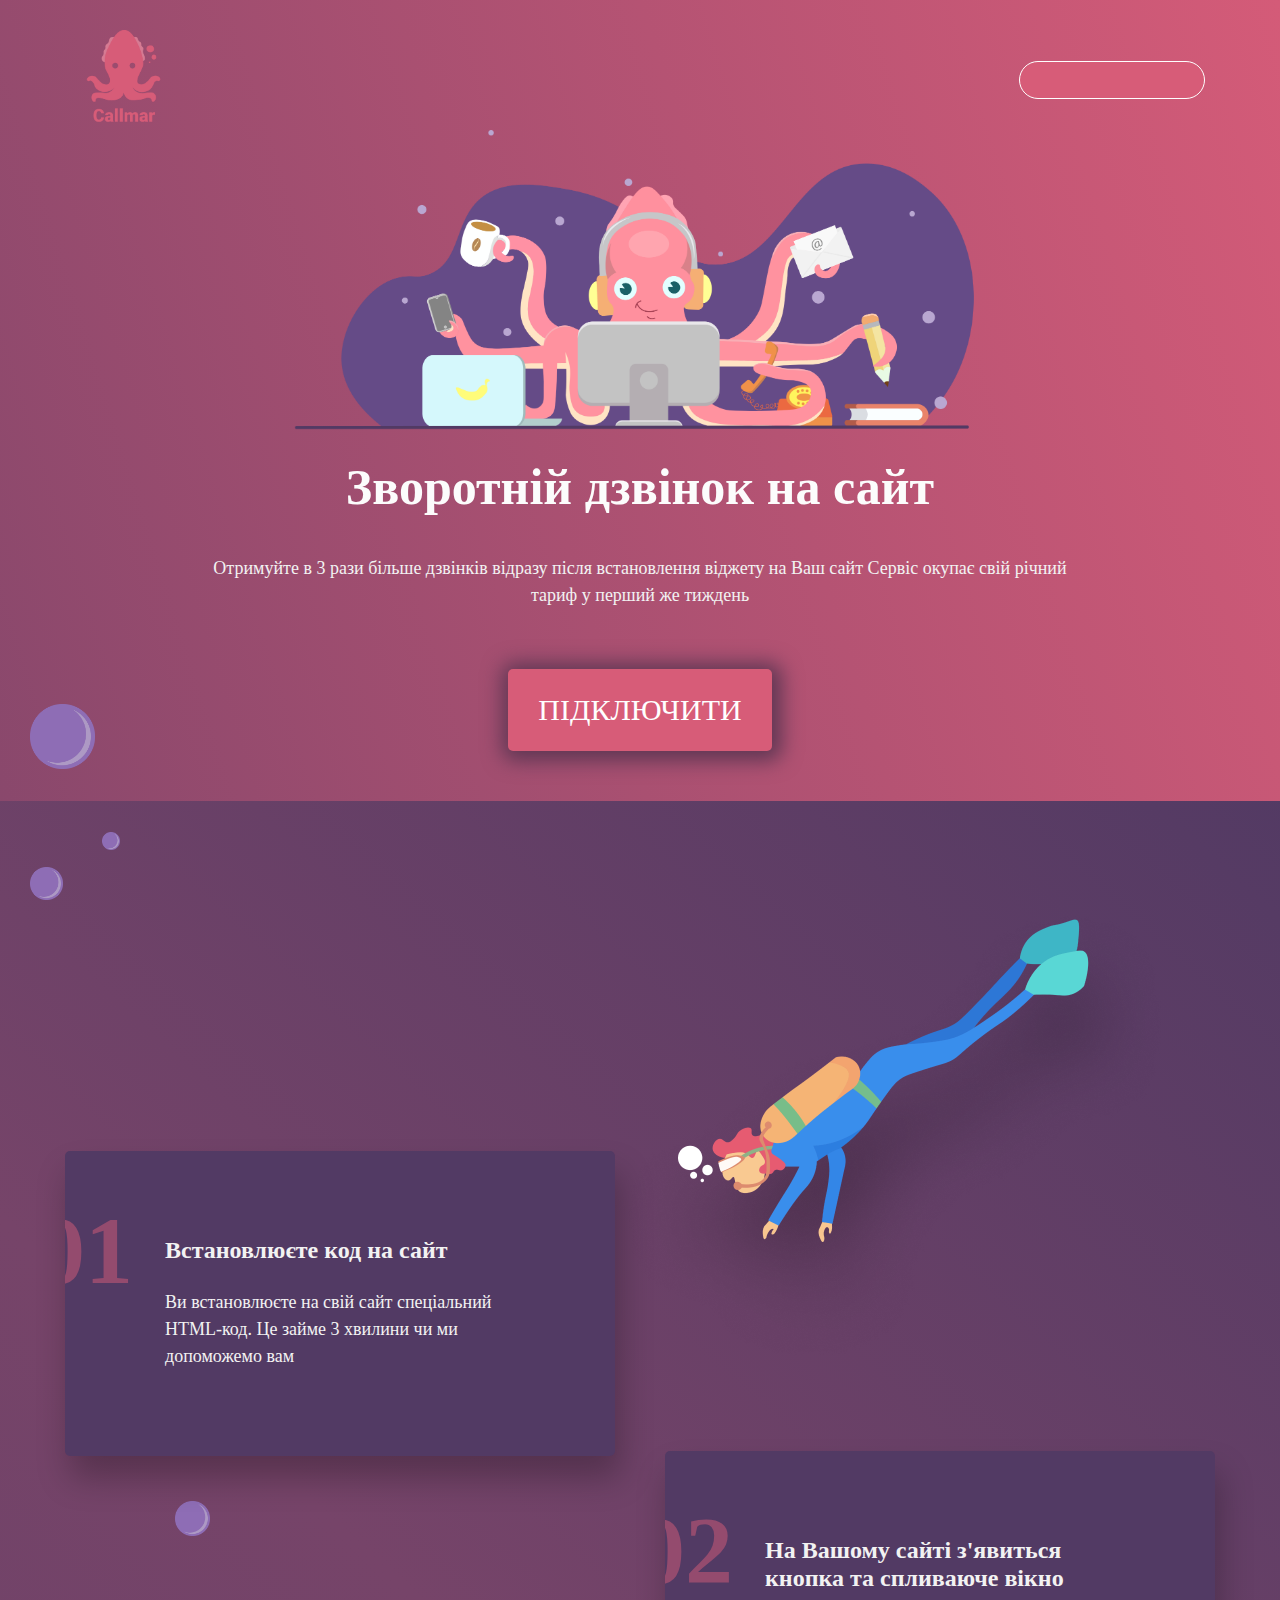
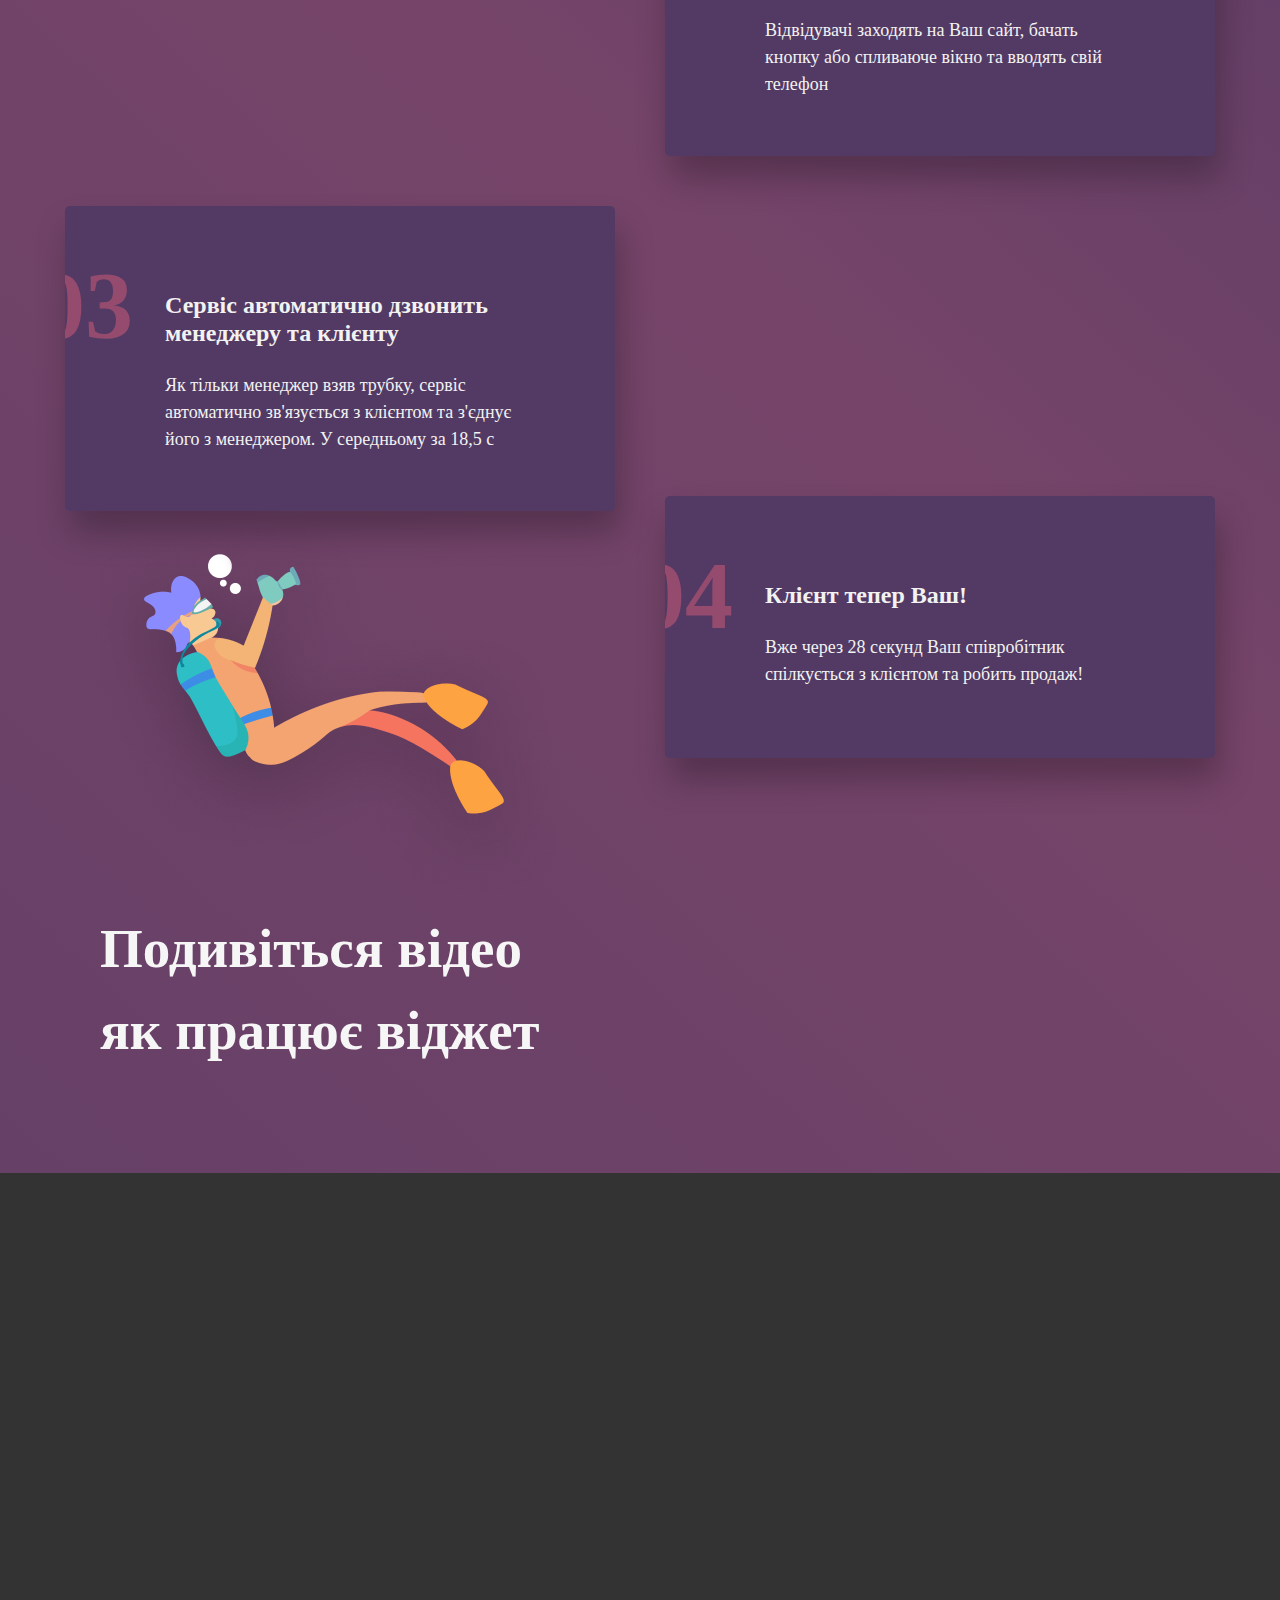
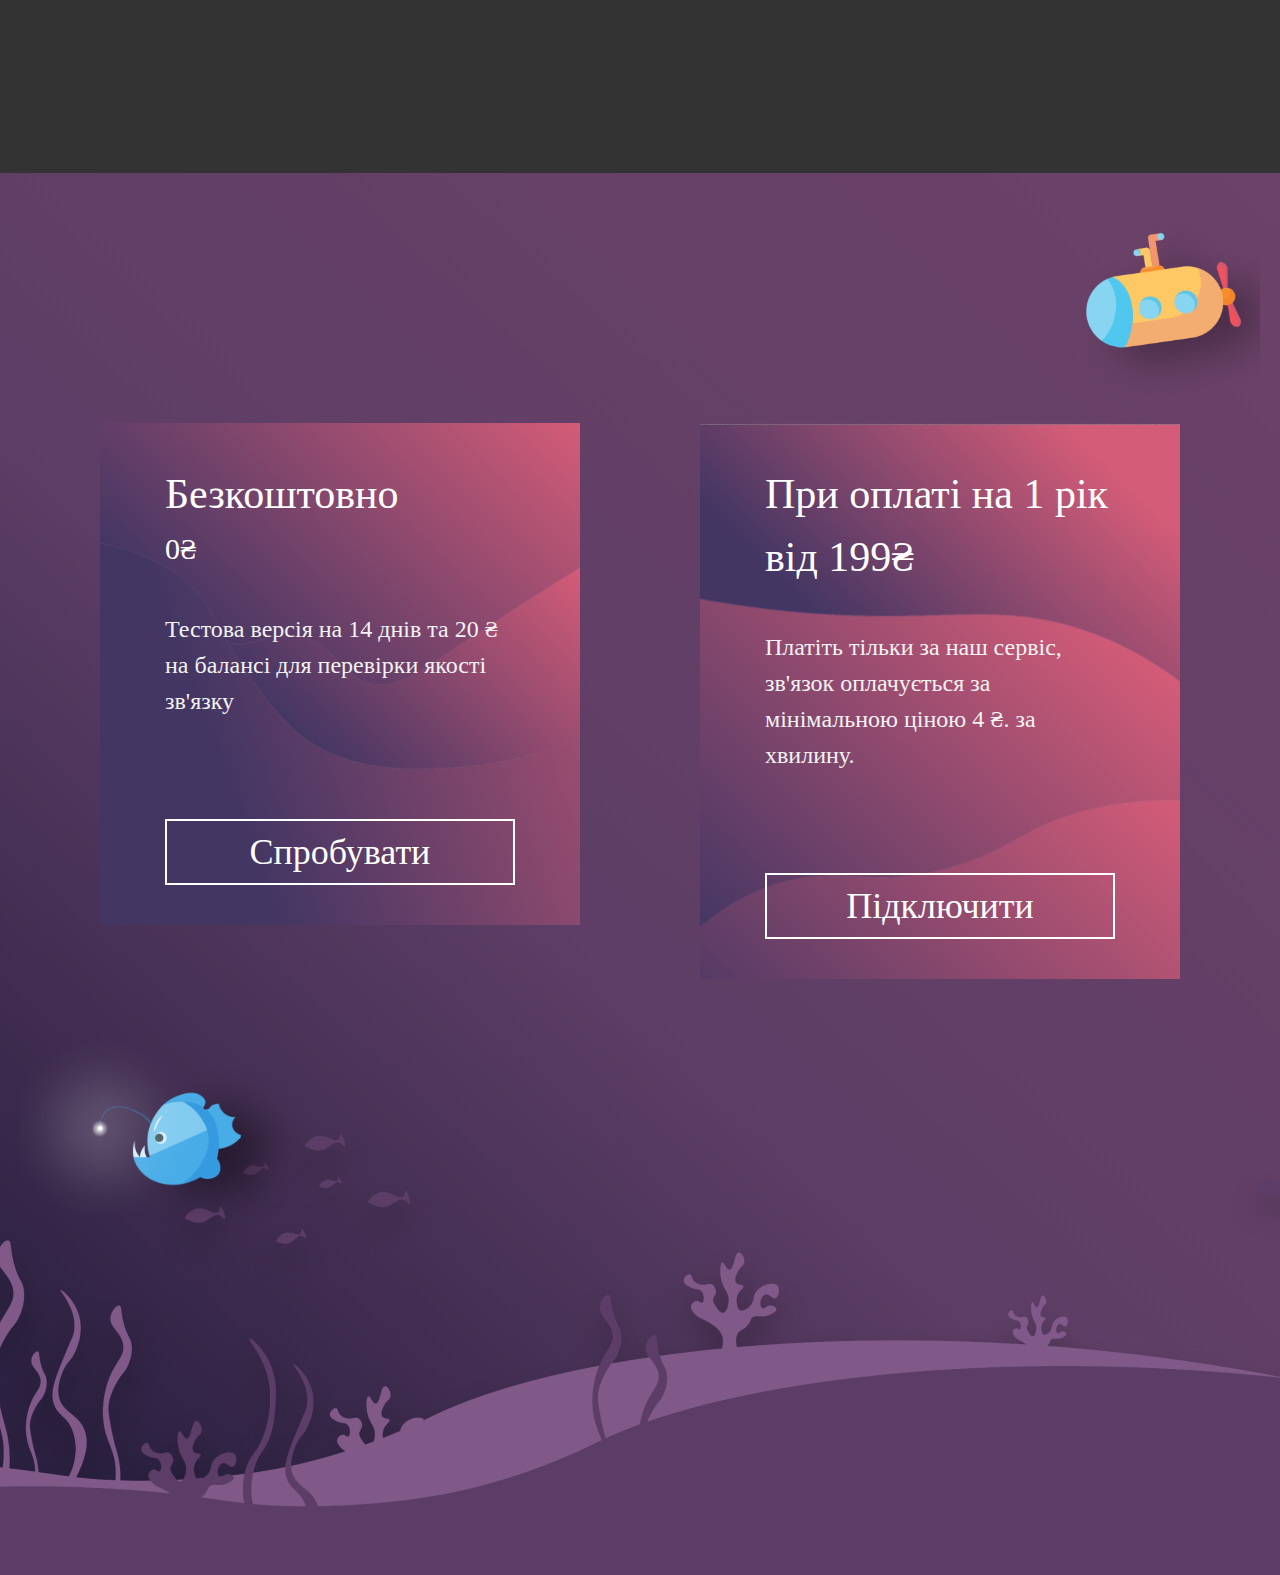
==== index.html @ 386ccbba "v1" ====
<!DOCTYPE html>
<html lang="en">
<head>
    <meta charset="UTF-8">
    <meta name="viewport" content="width=device-width, initial-scale=1.0">
    <title>Callmar</title>
    <link rel="stylesheet" href="./styles/style.css">
    <link rel="stylesheet" href="./styles/normalize.css">
    <link rel="shortcut icon" href="./images/logo.png" type="image/x-icon">
</head>
<body>
    <header class="header">
        <img src="./images/logo.png" alt="" class="header__logo" width="100px">
        <input type="text" class="search">
    </header>
    <section class="main__section">
        <div class="main__box">
            <img src="./images/callmarBig.png" alt="" class="main__box-img" >
            <h1 class="main__box-title">Зворотній дзвінок на сайт</h1>
            <p class="main__box-subtitle">Отримуйте в 3 рази більше дзвінків відразу після встановлення віджету на Ваш сайт
                Сервіс окупає свій річний тариф у перший же тиждень</p>
            <button class="main__box-btn">ПІДКЛЮЧИТИ</button>
        </div>
        <div class="main__decoration__box">
            <img src="./images/buble.png" alt="" class="main__decoration" >
            <img src="./images/buble.png" alt="" class="main__decoration" >
            <img src="./images/buble.png" alt="" class="main__decoration" >
        </div>
    </section>
    <main class="main">
        <section class="instruction__section">
            <img src="./images/buble.png" alt="" class="instruction__decoration" >
            <img src="./images/buble.png" alt="" class="instruction__decoration" >
            <img src="./images/buble.png" alt="" class="instruction__decoration" >
            <img src="./images/buble.png" alt="" class="instruction__decoration" >
            <img src="./images/diver_top.png" alt="" class="diver">
            <div class="instruction__block">
                <div class="instruction__box">
                    <p class="instruction__box-number">01</p>
                    <h2 class="instruction__box-title">Встановлюєте код на сайт</h2>
                    <h2 class="instruction__box-info">Ви встановлюєте на свій сайт спеціальний HTML-код. Це займе 3 хвилини чи ми допоможемо вам</h2>
                </div>
                <div class="instruction__box">
                    <p class="instruction__box-number">02</p>
                    <h2 class="instruction__box-title">На Вашому сайті з'явиться кнопка та спливаюче вікно</h2>
                    <h2 class="instruction__box-info">Відвідувачі заходять на Ваш сайт, бачать кнопку або спливаюче вікно та вводять свій телефон</h2>
                </div>
                <div class="instruction__box">
                    <p class="instruction__box-number">03</p>
                    <h2 class="instruction__box-title">Сервіс автоматично дзвонить менеджеру та клієнту</h2>
                    <h2 class="instruction__box-info">Як тільки менеджер взяв трубку, сервіс автоматично зв'язується з клієнтом та з'єднує його з менеджером. У середньому за 18,5 с</h2>
                </div>
                <div class="instruction__box">
                    <p class="instruction__box-number">04</p>
                    <h2 class="instruction__box-title">Клієнт тепер Ваш!</h2>
                    <h2 class="instruction__box-info">Вже через 28 секунд Ваш співробітник спілкується з клієнтом та робить продаж!</h2>
                </div>
            </div>
            <img src="./images/diver.png" alt="" class="diver_btm">
        </section>
        <section class="video__section">
            <h2 class="video__title">Подивіться відео <br>як працює віджет</h2>
            <div class="video"></div>
        </section>
        <section class="price__section">
            <img src="./images/submarine.png" alt="" class="submarine">
            <div class="price__block">

                <div class="price__box-free">
                    <p class="box-free-title">Безкоштовно</p>
                    <p class="box-free-price">0₴</p>
                    <p class="box-free-info">Тестова версія на 14 днів та 20 ₴ на балансі для перевірки якості зв'язку</p>
                    <button class="box-free-btn">Спробувати</button>
                </div>
                <div class="price__box-paid">
                    <p class="box-paid-title">При оплаті на
                        1 рік від 199₴</p>
                    <p class="box-paid-info">Платіть тільки за наш сервіс, зв'язок оплачується за мінімальною ціною 4 ₴. за хвилину.</p>
                    <button class="box-paid-btn">Підключити</button>
                </div>
            </div>
        </section>
        <div class="footer">
            <img src="./images/fish.png" alt="" class="fish">
        </div>
    </main>
</body>
</html>
---- styles/style.css ----
body{
    background: linear-gradient(252.43deg, #D45B78 0.01%, #4B3862 101.01%);

}

/* *{
    outline:  2px solid #000;
} */


main{
    background: linear-gradient(222.36deg, rgb(79, 57, 99) -3.911%,rgb(118, 68, 105) 30.805%,rgb(94, 62, 102) 77.266%,rgb(44, 33, 66) 95.745%);
}


.main__section {
}
.header {
    padding: 0px 75px;
    padding-top: 30px;
    display: flex;
    justify-content: space-between;
    align-items: center;
}
.header__logo {
}
.search {
    box-sizing: border-box;
    border: 1px solid rgb(255, 255, 255);
    border-radius: 30px;
    
    background: rgb(215, 92, 120);
    padding: 10px;

}
.main__box {
    display: flex;
    flex-direction: column;
    justify-content: center;
    align-items: center


}
.main__box-img {
    display: block;
    margin: 0px auto;
    height: 300px;
}
.main__box-title {
    margin-top: 20px;
    color: rgb(252, 252, 252);
    font-family: Roboto;
    font-size: 50px;
    font-weight: 700;
    line-height: 75px;
    letter-spacing: 0%;
    text-align: center;
}
.main__box-subtitle {
    padding: 0px 20px;
    margin-top: 30px;
    color: rgb(242, 242, 242);
    font-family: Roboto;
font-size: 18px;
font-weight: 400;
line-height: 150%;
letter-spacing: 0%;
text-align: center;
max-width: 900px;
}
.main__box-btn {
    margin-top: 60px;
    border-radius: 5px;
background: rgb(215, 92, 120);
border-radius: 5px;
padding: 20px  30px;
color: rgb(255, 255, 255);
font-family: Roboto;
font-size: 30px;
font-weight: 400;
line-height: 42px;
letter-spacing: 0%;
text-align: left;
box-shadow: 2px 2px 20px 8px #603754;
margin-bottom: 50px;

}

.main__decoration__box{
    display: flex;
    flex-direction: column;
    width: 90px;
    height: 196px;
    position: absolute;
    bottom: 0px;
    left: 30px;
}

.main__decoration {
    position: absolute;
}
.main__decoration:nth-child(1){
    width: 65px;
    height: 65px;
    top: 0;
    left: 0;
}

.main__decoration:nth-child(2){
   height: 18px;
   width: 18px;
   bottom: 50px;
   right: 0;
}
.main__decoration:nth-child(3){
   width: 33px;
   height: 33px;
   bottom: 0px;
}


.instruction__block{
    display: flex;
    flex-direction: row;
    flex-wrap: wrap;
    margin: 0px auto;
    padding: 0px 20px;
    justify-content: center;
    gap: 50px;
    
}


.instruction__decoration{
    position: absolute;
}
.instruction__decoration:nth-child(1){
    left: 100px;
    width: 65px;
    height: 65px;
}
.instruction__decoration:nth-child(2){
    width: 26px;
    height: 26px;
    left: 150px;
    top: 620px;
}
.instruction__decoration:nth-child(3){
    width: 35px;
    height: 35px;
    left: 175px;
    top: 700px;
}
.instruction__decoration:nth-child(4){
    width: 45px;
    height: 45px;
    bottom: 320px;
    right: 120px;
}

.instruction__box {
    max-height: 150px;
    position: relative;
    padding: 85px 100px 70px 100px;
    border-radius: 5px;
width: 350px;
box-shadow: 5px 22px 33px 0px rgba(0, 0, 0, 0.25);
background: rgb(82, 58, 100);
overflow: hidden ;
}
.instruction__box:nth-child(2){
    margin-top: 300px;
}
.instruction__box:nth-child(4){
    margin-top: 290px;
}
.instruction__box-number {
    position: absolute;
    left: -28px;
    top: 43px;
    color: rgb(148, 75, 110);
    font-family: Roboto;
    font-size: 96px;
    font-weight: 900;
    line-height: 113px;
    letter-spacing: 0%;
    text-align: left;
}
.instruction__box-title {
    color: rgb(242, 242, 242);
font-family: Roboto;
font-size: 24px;
font-weight: 700;
line-height: 28px;
letter-spacing: 0%;
text-align: left;
}
.instruction__box-info {
    margin-top: 25px;
    color: rgb(242, 242, 242);
font-family: Roboto;
font-size: 18px;
font-weight: 400;
line-height: 150%;
letter-spacing: 0%;
text-align: left;
}

.instruction__section{
    position: relative;
    padding: 350px 0px 150px 0px ;
}


.diver{
    position: absolute;
}

.diver{
    top: 100px;
    right: 100px;

}

.diver_btm{
    position: absolute;
    bottom: 0px;
    left: 100px;
}


.instruction__title{
}


.video__section {
}
.video__title {
    color: rgb(246, 246, 246);
    font-family: Roboto;
    font-size: 55px;
    font-weight: 700;
    line-height: 150%;
    letter-spacing: 0%;
    text-align: left;
    margin-left: 100px;
}
.video {
    width: 100%;
    height: 600px;
    background-color: rgb(51, 51, 51);
    margin-top: 100px;
}

.submarine{
    width: 200px;
    position: absolute;
    right: 20px;
    top: 20px;   
}
.price__section {
    padding-top: 250px;
    position: relative;

}

.price__block{
    padding: 0px 20px;
    flex-wrap: wrap;
    display: flex;
    flex-direction: row;
    justify-content: space-evenly;
    gap: 40px;
    align-items: baseline;
}

.price__box-free, .price__box-paid {
    padding: 50px 65px;
    width: 350px;
    background-image: url(../images/price__background.png);
    background-size: cover;
}
.price__box-free{
    padding: 40px 65px;
}
.price__box-paid{
    background-image: url(../images/price__background_2.png);
    padding: 40px 65px;
}
.box-free-title, .box-paid-title {
    color: rgb(255, 255, 255);
font-family: Roboto;
font-size: 42px;
font-weight: 500;
line-height: 150%;
letter-spacing: 0%;
text-align: left;
}
.box-free-price, .box-paid-price  {
    color: rgb(255, 255, 255);
font-family: Roboto;
font-size: 30px;
font-weight: 500;
line-height: 150%;
letter-spacing: 0%;
text-align: left;
}

.box-free-info, .box-paid-info {
    margin-top: 40px;
    color: rgb(242, 242, 242);
font-family: Roboto;
font-size: 24px;
font-weight: 500;
line-height: 150%;
letter-spacing: 0%;
text-align: left;
}
.box-free-btn, .box-paid-btn {
    margin: 0px auto;
    margin-top: 100px;
    color: rgb(255, 255, 255);
    font-family: Roboto;
    font-size: 36px;
    font-weight: 400;
    line-height: 42px;
    letter-spacing: 0%;
    text-align: left;
    border: 2px solid #fff;
    background-color: transparent;
    padding: 10px 20px;
    width: 100%;
    text-align: center;
    transition: 0.5s;
}
.box-free-btn:hover{
    background-color: #fff;
    color: #4B3862;
}
.box-paid-btn:hover{
    background-color: #fff;
    color: #4B3862;
}


.footer{
    margin-top: 140px;
    background-image: url(../images/footer__bg.png);
    height: 456px;
    position: relative;    
}

.fish{
    position: absolute;
    width: 300px;
    left: 20px;
    top: -100px;
}













































@media (max-width: 1199.98px){
    .instruction__block{
        margin-top: 100px;
        margin-bottom: 240px;
    }
    .instruction__decoration{
        display: none;
    }
    .main__decoration{
        display: none;
    }
    .instruction__box:nth-child(2){
        margin-top: 0px;
    }
    .instruction__box:nth-child(4){
        margin-top: 0px;
    }
}









@media (max-width: 768px){
    .main__box-img{
        height: 200px;
    }
}

@media (max-width: 670.98px){
    .instruction__block{
        margin-top: 0px;
        margin-bottom: 0px;
    }
    .diver{
        display: none;
    }
    .diver_btm{
        display: none;
    }
    .main__box-img{
        height: 150px;
        margin: 50px 0px;
    }
    .main__box-title {
        margin-top: 18px;
        color: rgb(252, 252, 252);
        font-family: Roboto;
        font-size: 30px;
        font-weight: 700;
        line-height: 75px;
        letter-spacing: 0%;
        text-align: center;
    }
    .main__box-subtitle {
        padding: 0px 20px;
        margin-top: 25px;
        color: rgb(242, 242, 242);
        font-family: Roboto;
    font-size: 14px;
    font-weight: 400;
    line-height: 150%;
    letter-spacing: 0%;
    text-align: center;
    max-width: 900px;
    margin: 0p;
    }
    .main__box-btn{
        width: 300px;
        height: 60px;
        text-align: center;
        display: flex;
        align-items: center;
        justify-content: center;
    }
    .instruction__box-title {
        color: rgb(242, 242, 242);
    font-family: Roboto;
    font-size: 14px;
    font-weight: 700;
    line-height: 20px;
    letter-spacing: 0%;
    text-align: left;
    }
    .instruction__box-info {
        margin-top: 25px;
        color: rgb(242, 242, 242);
    font-family: Roboto;
    font-size: 12px;
    font-weight: 400;
    line-height: 150%;
    letter-spacing: 0%;
    text-align: left;
    }
    .video__title{
        font-size: 25px;
    }

    .box-free-title, .box-paid-title {
        color: rgb(255, 255, 255);
    font-family: Roboto;
    font-size: 36px;
    font-weight: 500;
    line-height: 150%;
    letter-spacing: 0%;
    text-align: left;
    }
    .box-free-price, .box-paid-price  {
        color: rgb(255, 255, 255);
    font-family: Roboto;
    font-size: 28px;
    font-weight: 500;
    line-height: 150%;
    letter-spacing: 0%;
    text-align: left;
    }
    
    .box-free-info, .box-paid-info {
        margin-top: 40px;
        color: rgb(242, 242, 242);
    font-family: Roboto;
    font-size: 20px;
    font-weight: 500;
    line-height: 150%;
    letter-spacing: 0%;
    text-align: left;
    }
    .box-free-btn, .box-paid-btn {
        margin: 0px auto;
        margin-top: 100px;
        color: rgb(255, 255, 255);
        font-family: Roboto;
        font-size: 32px;
        font-weight: 400;
        line-height: 42px;
        letter-spacing: 0%;
        text-align: left;
        border: 2px solid #fff;
        background-color: transparent;
        padding: 10px 20px;
        width: 100%;
        text-align: center;
        transition: 0.5s;
    }
    
}
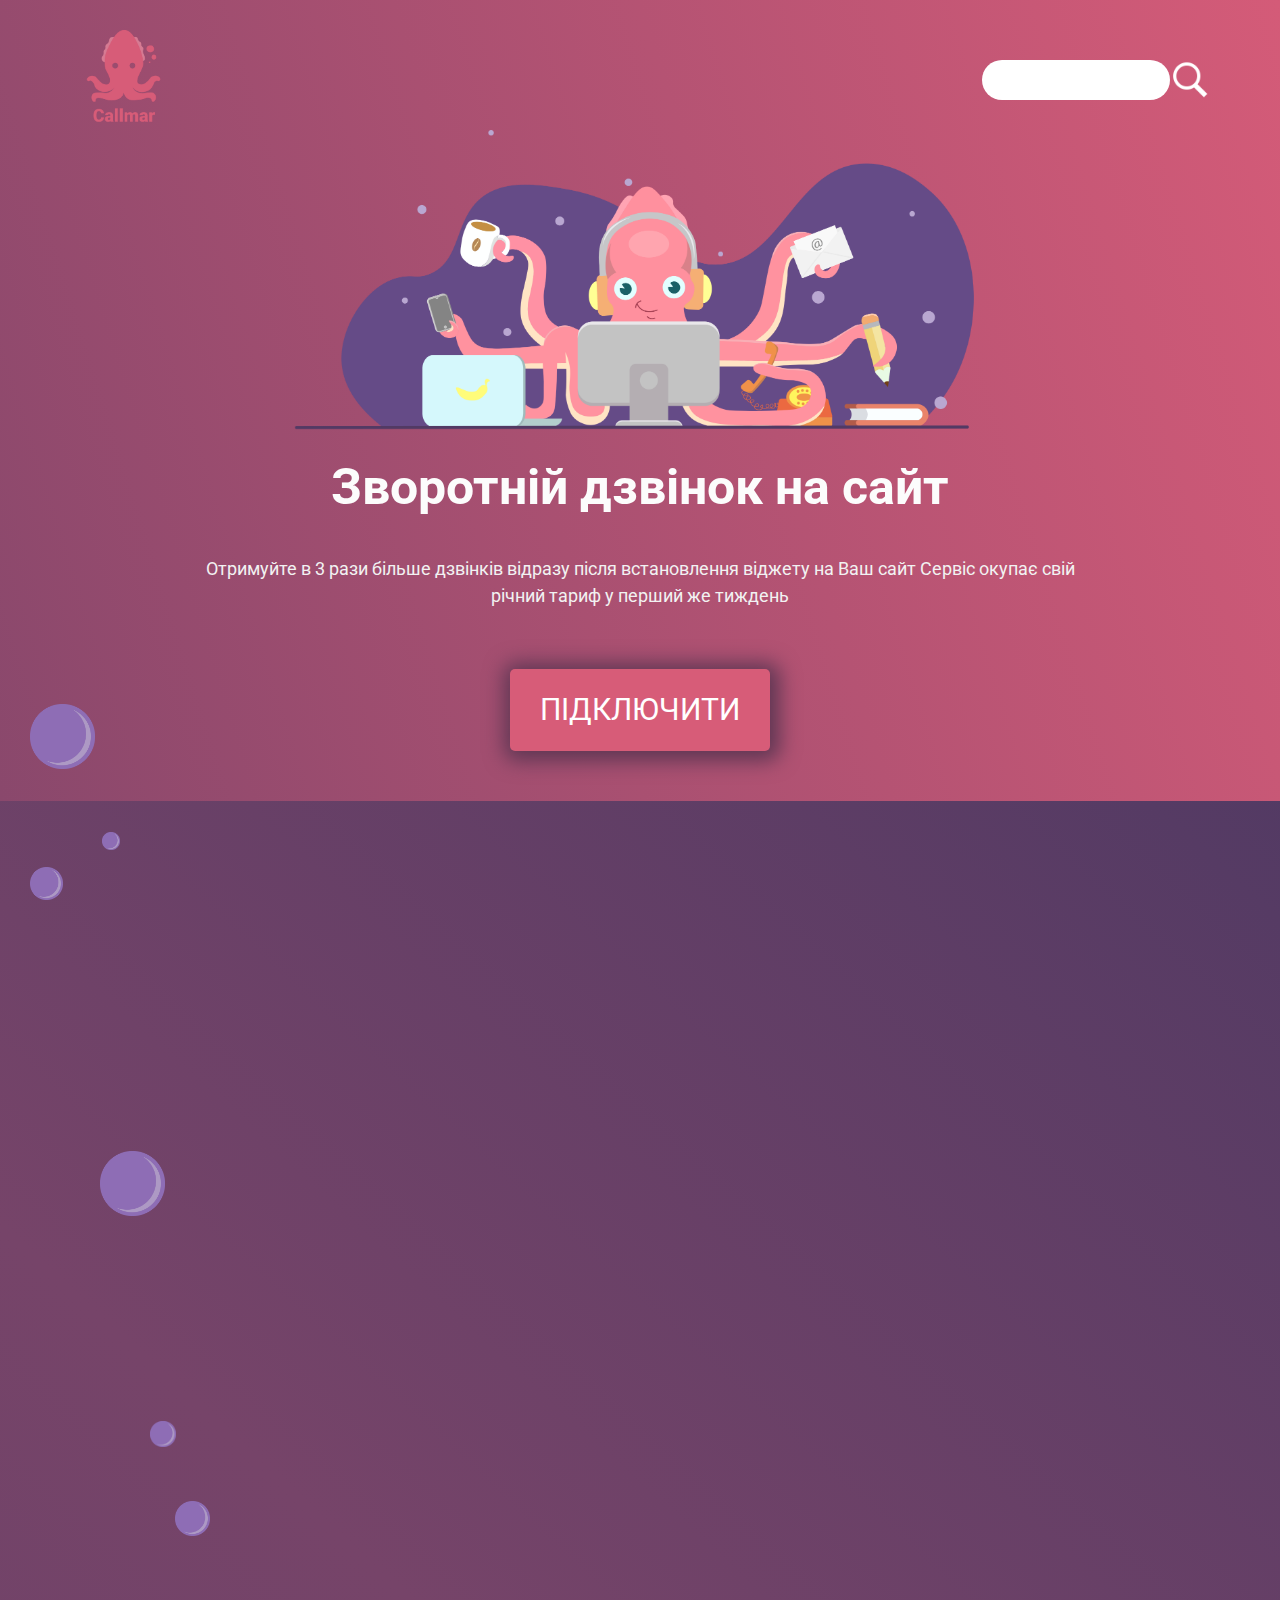
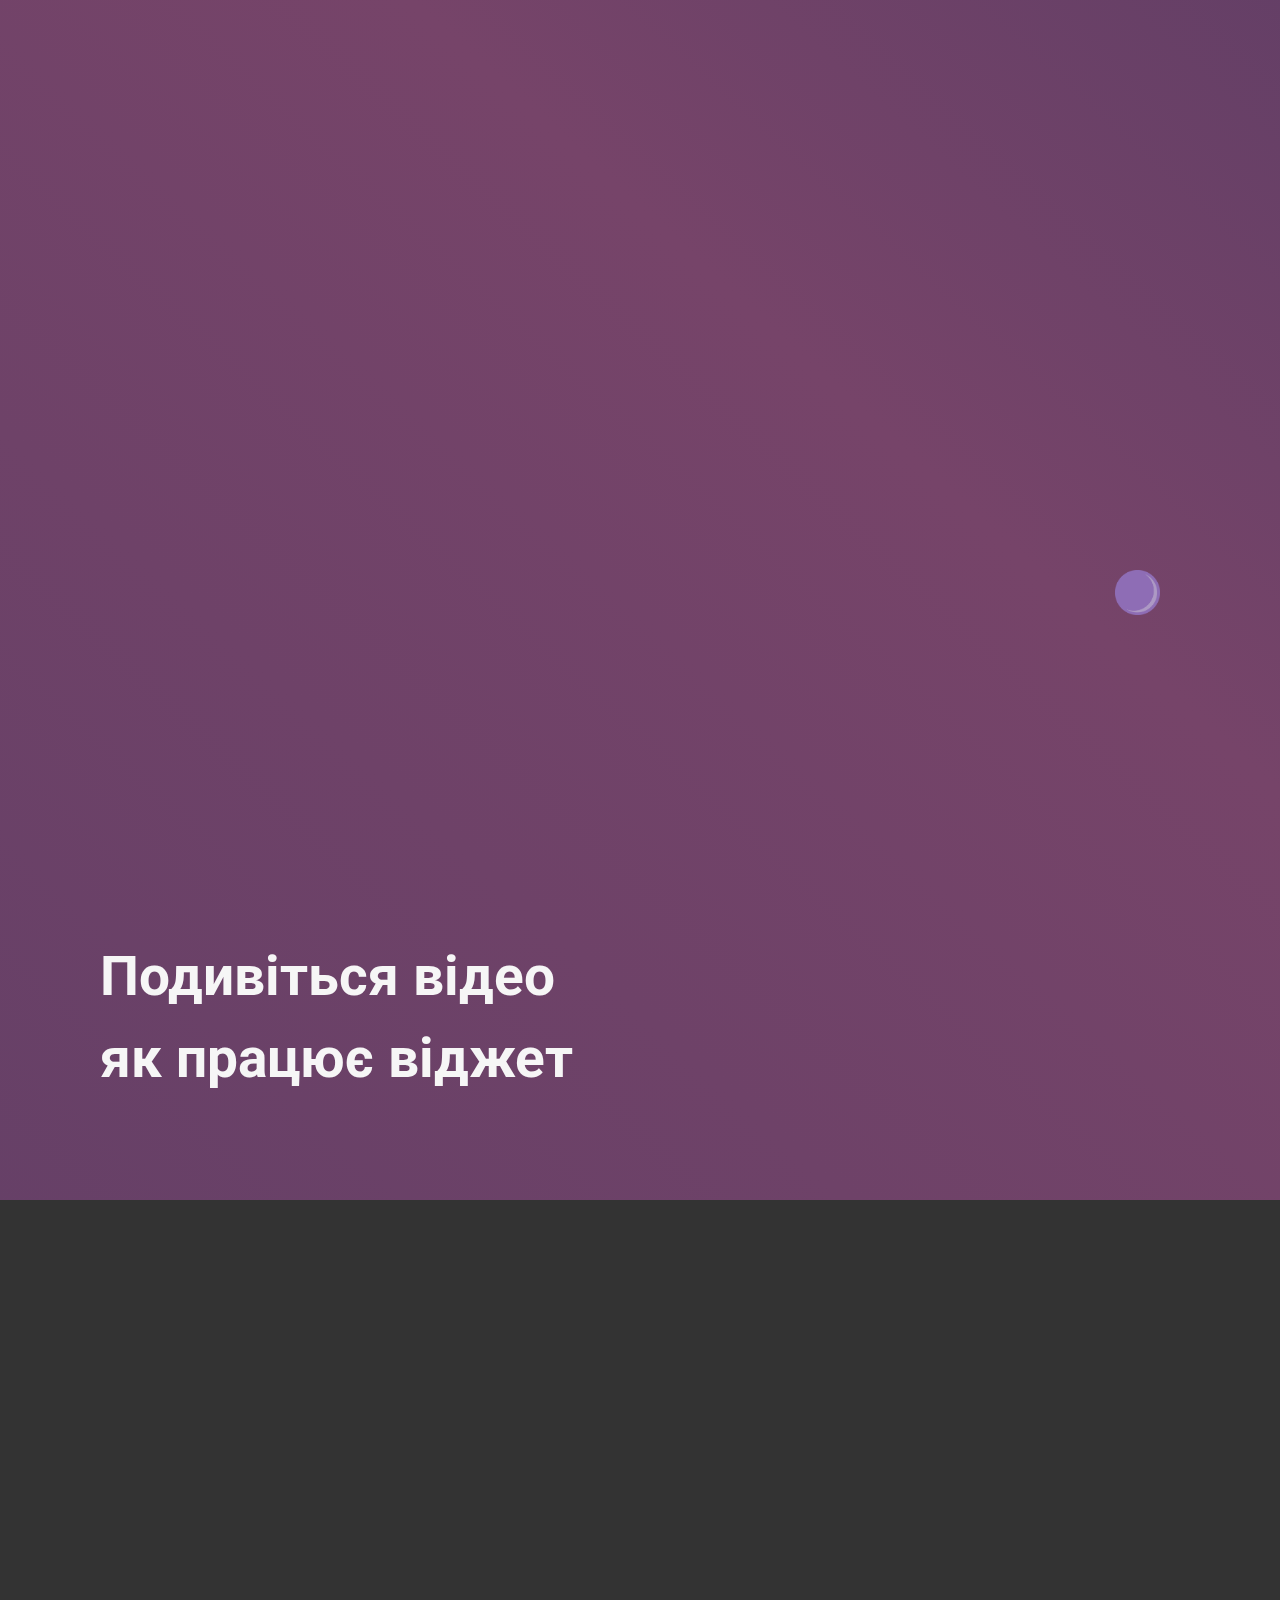
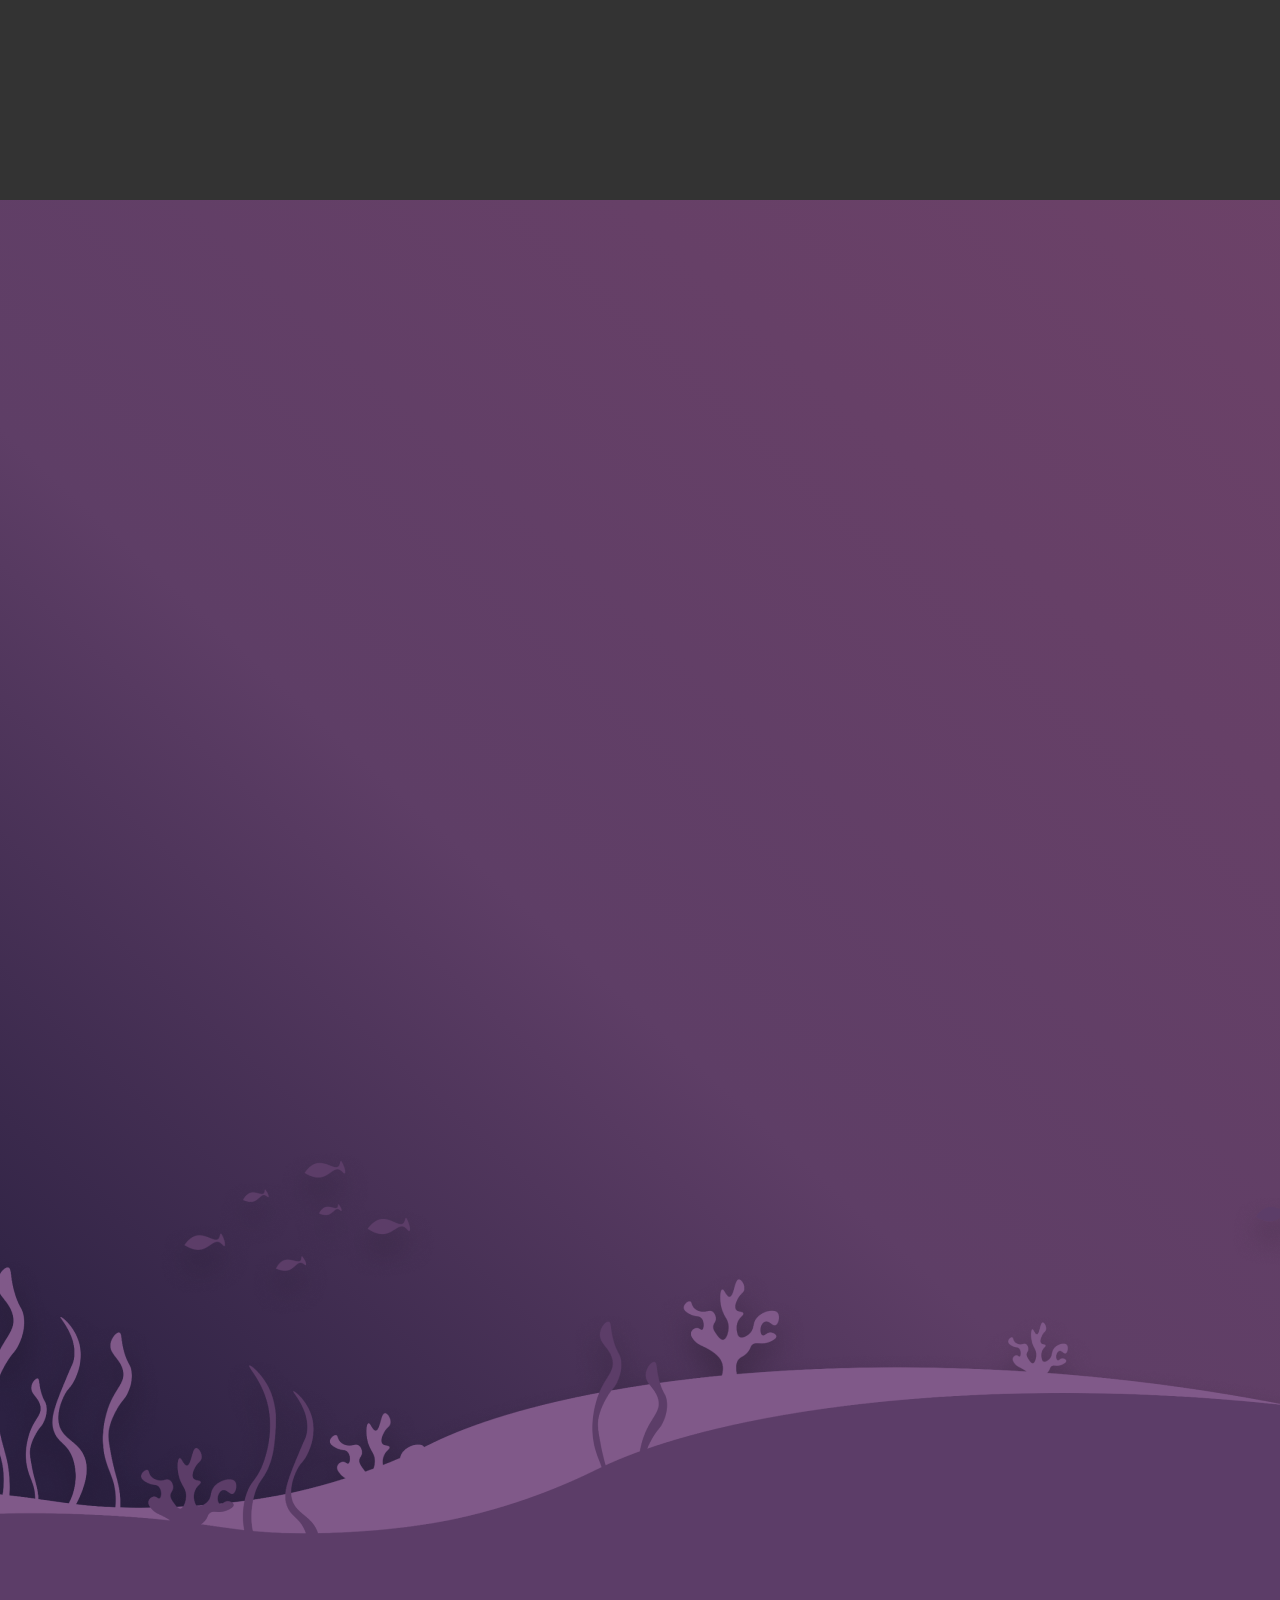
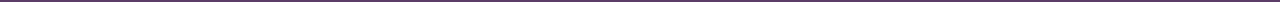
==== commit d6aab792: "v1.1" ====
--- a/index.html
+++ b/index.html
@@ -4,14 +4,25 @@
     <meta charset="UTF-8">
     <meta name="viewport" content="width=device-width, initial-scale=1.0">
     <title>Callmar</title>
+    <link href="https://unpkg.com/aos@2.3.1/dist/aos.css" rel="stylesheet">
     <link rel="stylesheet" href="./styles/style.css">
     <link rel="stylesheet" href="./styles/normalize.css">
     <link rel="shortcut icon" href="./images/logo.png" type="image/x-icon">
+
 </head>
 <body>
     <header class="header">
         <img src="./images/logo.png" alt="" class="header__logo" width="100px">
-        <input type="text" class="search">
+        <div class="search-box">
+            <div class="search-top">
+                <input type="text" id="search">
+                <button class="search-btn">
+                    <img src="./images/search.png" alt="Search Icon" class="search-img"/>
+                </button>
+            </div>
+            <div class="search-list">
+            </div>
+        </div>
     </header>
     <section class="main__section">
         <div class="main__box">
@@ -33,46 +44,49 @@
             <img src="./images/buble.png" alt="" class="instruction__decoration" >
             <img src="./images/buble.png" alt="" class="instruction__decoration" >
             <img src="./images/buble.png" alt="" class="instruction__decoration" >
-            <img src="./images/diver_top.png" alt="" class="diver">
-            <div class="instruction__block">
-                <div class="instruction__box">
-                    <p class="instruction__box-number">01</p>
-                    <h2 class="instruction__box-title">Встановлюєте код на сайт</h2>
-                    <h2 class="instruction__box-info">Ви встановлюєте на свій сайт спеціальний HTML-код. Це займе 3 хвилини чи ми допоможемо вам</h2>
-                </div>
-                <div class="instruction__box">
+            <img src="./images/diver_top.png" alt="" class="diver" data-aos="fade-left">
+            <div class="instruction__block" id="instrustion">
+                
+                    <div class="instruction__box" data-aos="zoom-in">
+                        <p class="instruction__box-number">01</p>
+                        <h2 class="instruction__box-title">Встановлюєте код на сайт</h2>
+                        <h2 class="instruction__box-info">Ви встановлюєте на свій сайт спеціальний HTML-код. Це займе 3 хвилини чи ми допоможемо вам</h2>
+                    </div>
+
+                
+                <div class="instruction__box" data-aos="zoom-in">
                     <p class="instruction__box-number">02</p>
                     <h2 class="instruction__box-title">На Вашому сайті з'явиться кнопка та спливаюче вікно</h2>
                     <h2 class="instruction__box-info">Відвідувачі заходять на Ваш сайт, бачать кнопку або спливаюче вікно та вводять свій телефон</h2>
                 </div>
-                <div class="instruction__box">
+                <div class="instruction__box" data-aos="zoom-in">
                     <p class="instruction__box-number">03</p>
                     <h2 class="instruction__box-title">Сервіс автоматично дзвонить менеджеру та клієнту</h2>
                     <h2 class="instruction__box-info">Як тільки менеджер взяв трубку, сервіс автоматично зв'язується з клієнтом та з'єднує його з менеджером. У середньому за 18,5 с</h2>
                 </div>
-                <div class="instruction__box">
+                <div class="instruction__box" data-aos="zoom-in">
                     <p class="instruction__box-number">04</p>
                     <h2 class="instruction__box-title">Клієнт тепер Ваш!</h2>
                     <h2 class="instruction__box-info">Вже через 28 секунд Ваш співробітник спілкується з клієнтом та робить продаж!</h2>
                 </div>
             </div>
-            <img src="./images/diver.png" alt="" class="diver_btm">
+            <img src="./images/diver.png" alt="" class="diver_btm" data-aos="fade-right">
         </section>
-        <section class="video__section">
+        <section class="video__section" id="video">
             <h2 class="video__title">Подивіться відео <br>як працює віджет</h2>
             <div class="video"></div>
         </section>
         <section class="price__section">
-            <img src="./images/submarine.png" alt="" class="submarine">
-            <div class="price__block">
+            <img src="./images/submarine.png" alt="" class="submarine" data-aos="fade-up">
+            <div class="price__block" id="price">
 
-                <div class="price__box-free">
+                <div class="price__box-free" data-aos="fade-up">
                     <p class="box-free-title">Безкоштовно</p>
                     <p class="box-free-price">0₴</p>
                     <p class="box-free-info">Тестова версія на 14 днів та 20 ₴ на балансі для перевірки якості зв'язку</p>
                     <button class="box-free-btn">Спробувати</button>
                 </div>
-                <div class="price__box-paid">
+                <div class="price__box-paid" data-aos="fade-up">
                     <p class="box-paid-title">При оплаті на
                         1 рік від 199₴</p>
                     <p class="box-paid-info">Платіть тільки за наш сервіс, зв'язок оплачується за мінімальною ціною 4 ₴. за хвилину.</p>
@@ -81,8 +95,13 @@
             </div>
         </section>
         <div class="footer">
-            <img src="./images/fish.png" alt="" class="fish">
+            <img src="./images/fish.png" alt="" class="fish" data-aos="fade-up">
         </div>
     </main>
+    <script src="./scripts/script.js"></script>
+    <script src="https://unpkg.com/aos@2.3.1/dist/aos.js"></script>
+    <script>
+        AOS.init();
+    </script>
 </body>
 </html>--- a/styles/style.css
+++ b/styles/style.css
@@ -1,3 +1,6 @@
+@import url(https://fonts.googleapis.com/css?family=Roboto:100,100italic,300,300italic,regular,italic,500,500italic,700,700italic,900,900italic);
+
+
 body{
     background: linear-gradient(252.43deg, #D45B78 0.01%, #4B3862 101.01%);
 
@@ -24,23 +27,59 @@
 }
 .header__logo {
 }
-.search {
-    box-sizing: border-box;
-    border: 1px solid rgb(255, 255, 255);
-    border-radius: 30px;
+
+#search{
+    height: 30px;
+    border-radius: 20px;
+    padding: 5px;
+    font-size: 14px;
+    font-family: Roboto;
+}
+
+.search-box {
+    padding: 5px;
     
-    background: rgb(215, 92, 120);
-    padding: 10px;
-
-}
+}
+.search-top {
+    display: flex;
+}
+.search-btn {
+    background-color: transparent;
+    width: 30px;
+    height: 30px;
+}
+.search-list {
+    display: none;
+    margin-top: 5px;
+    border-radius: 20px;
+    background-color: #ffffff78;
+    padding-bottom: 10px;
+    padding-left: 5px;
+    padding-top: 5px;
+    font-size: 16px;
+    font-family: Roboto;
+}
+
+.search-list> a{
+    color: #000;
+}
+
+.search-list.show{
+    display: block;
+}
+
+.search-img{
+    width: 40px;
+}
+
 .main__box {
     display: flex;
     flex-direction: column;
     justify-content: center;
     align-items: center
-
-
-}
+}
+
+
 .main__box-img {
     display: block;
     margin: 0px auto;
@@ -83,6 +122,17 @@
 text-align: left;
 box-shadow: 2px 2px 20px 8px #603754;
 margin-bottom: 50px;
+transition: 0.3s;
+}
+
+
+
+.main__box-btn:hover{
+
+
+
+    background-color: #fff;
+    color: rgb(215, 92, 120);
 
 }
 
@@ -356,13 +406,6 @@
     left: 20px;
     top: -100px;
 }
-
-
-
-
-
-
-
 
 
 
@@ -548,6 +591,7 @@
         width: 100%;
         text-align: center;
         transition: 0.5s;
+        transform: translate();
     }
     
 }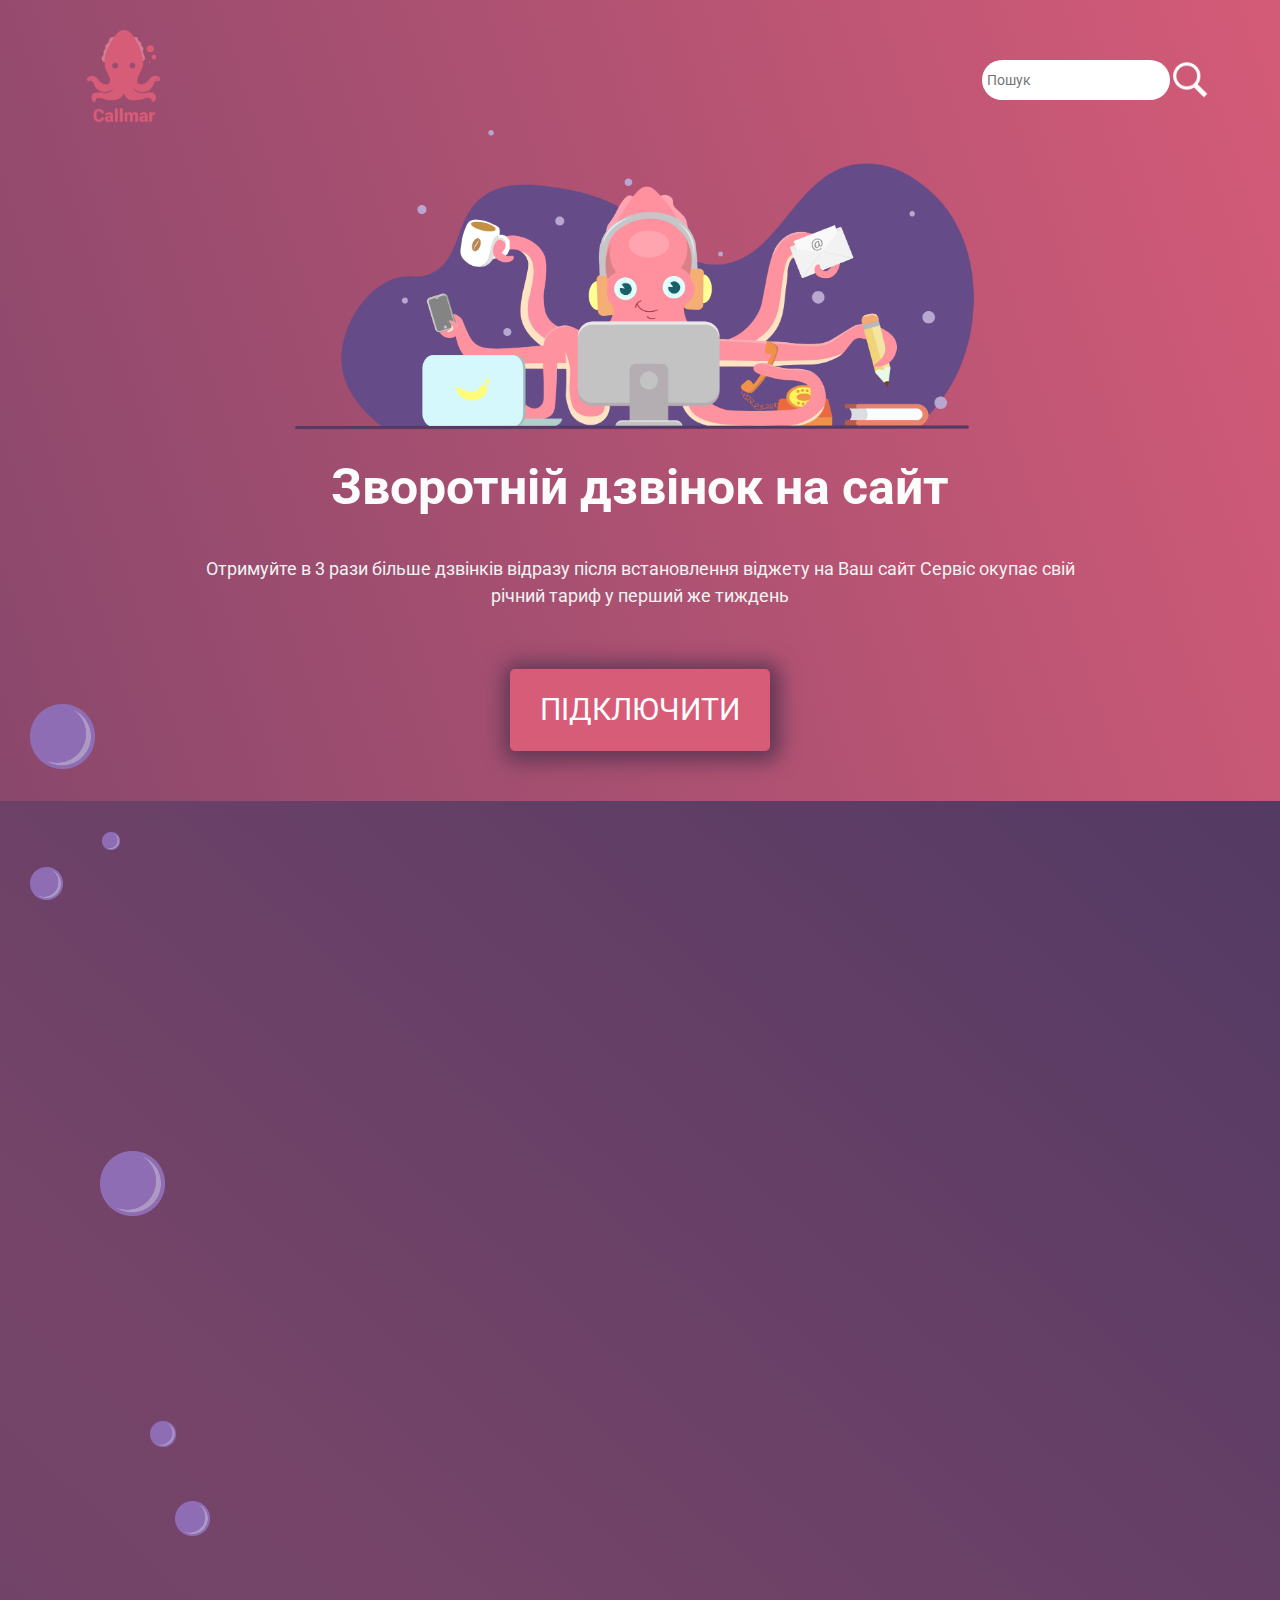
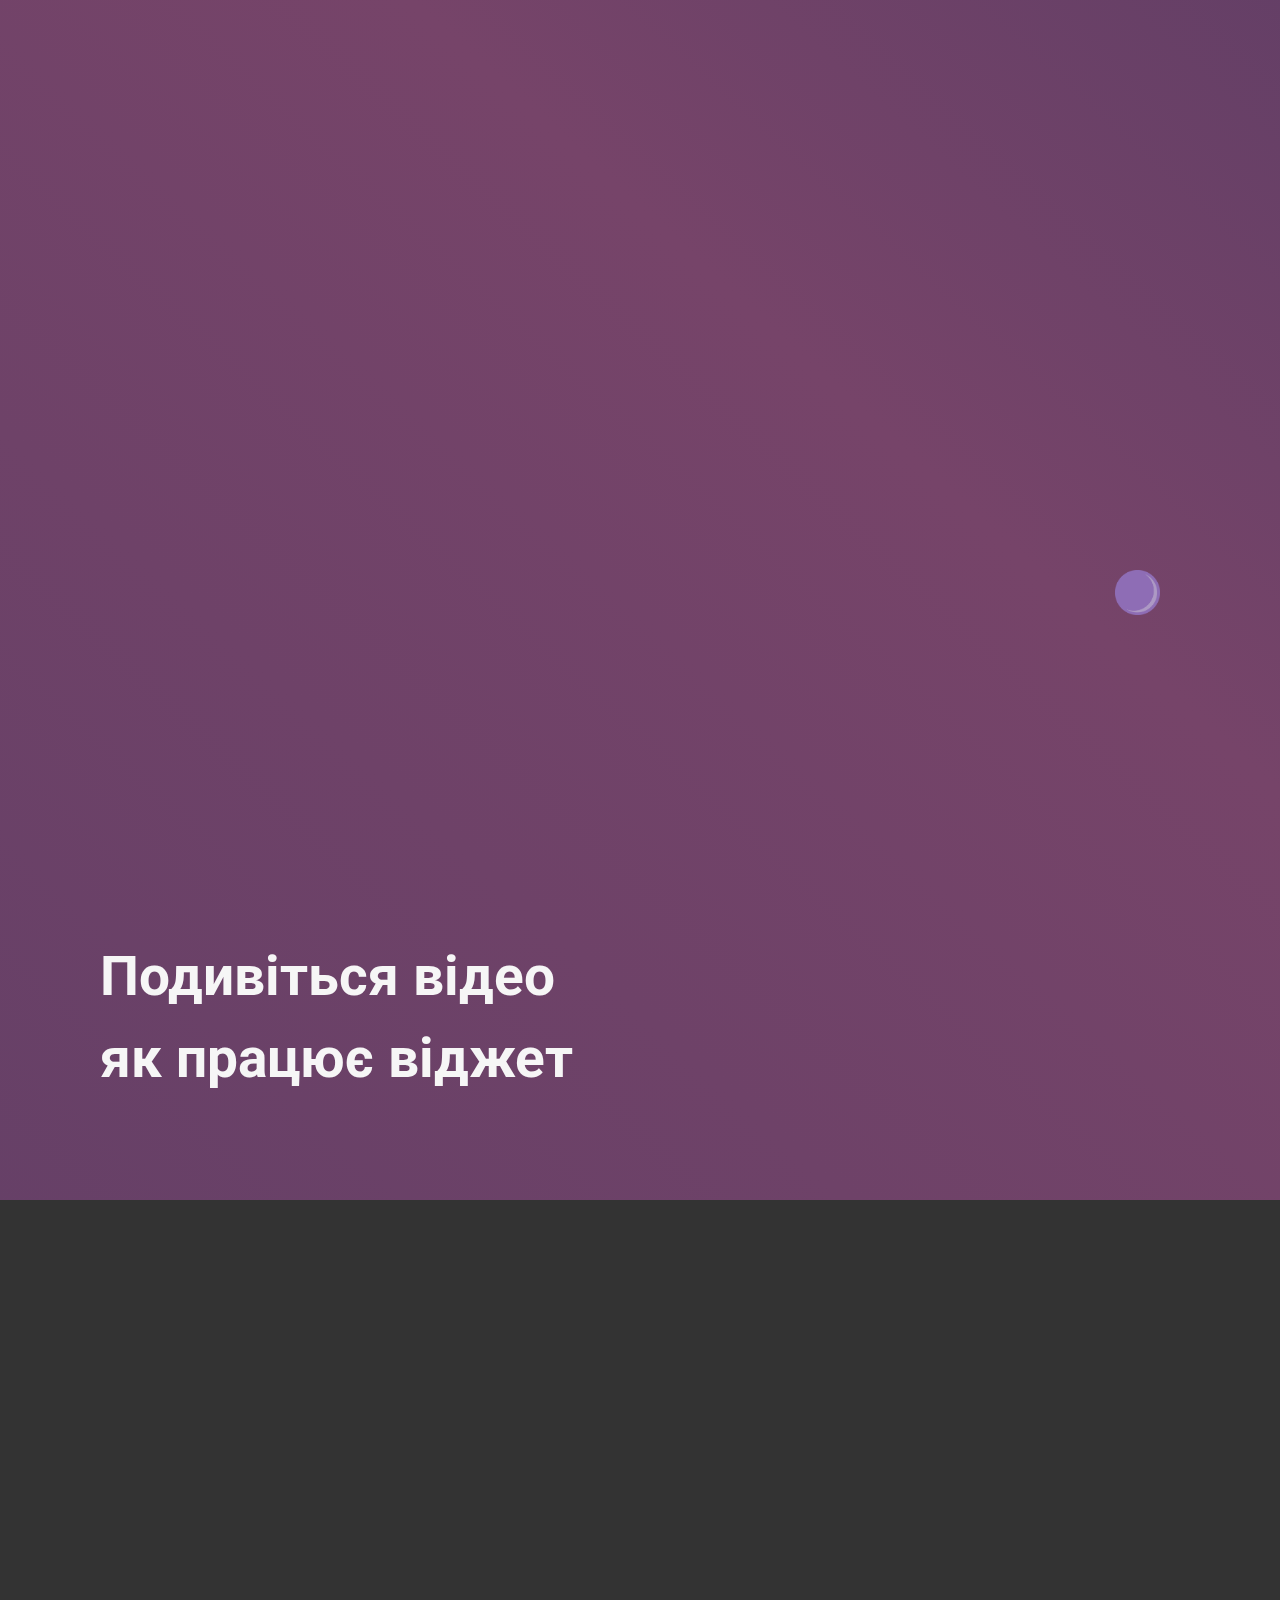
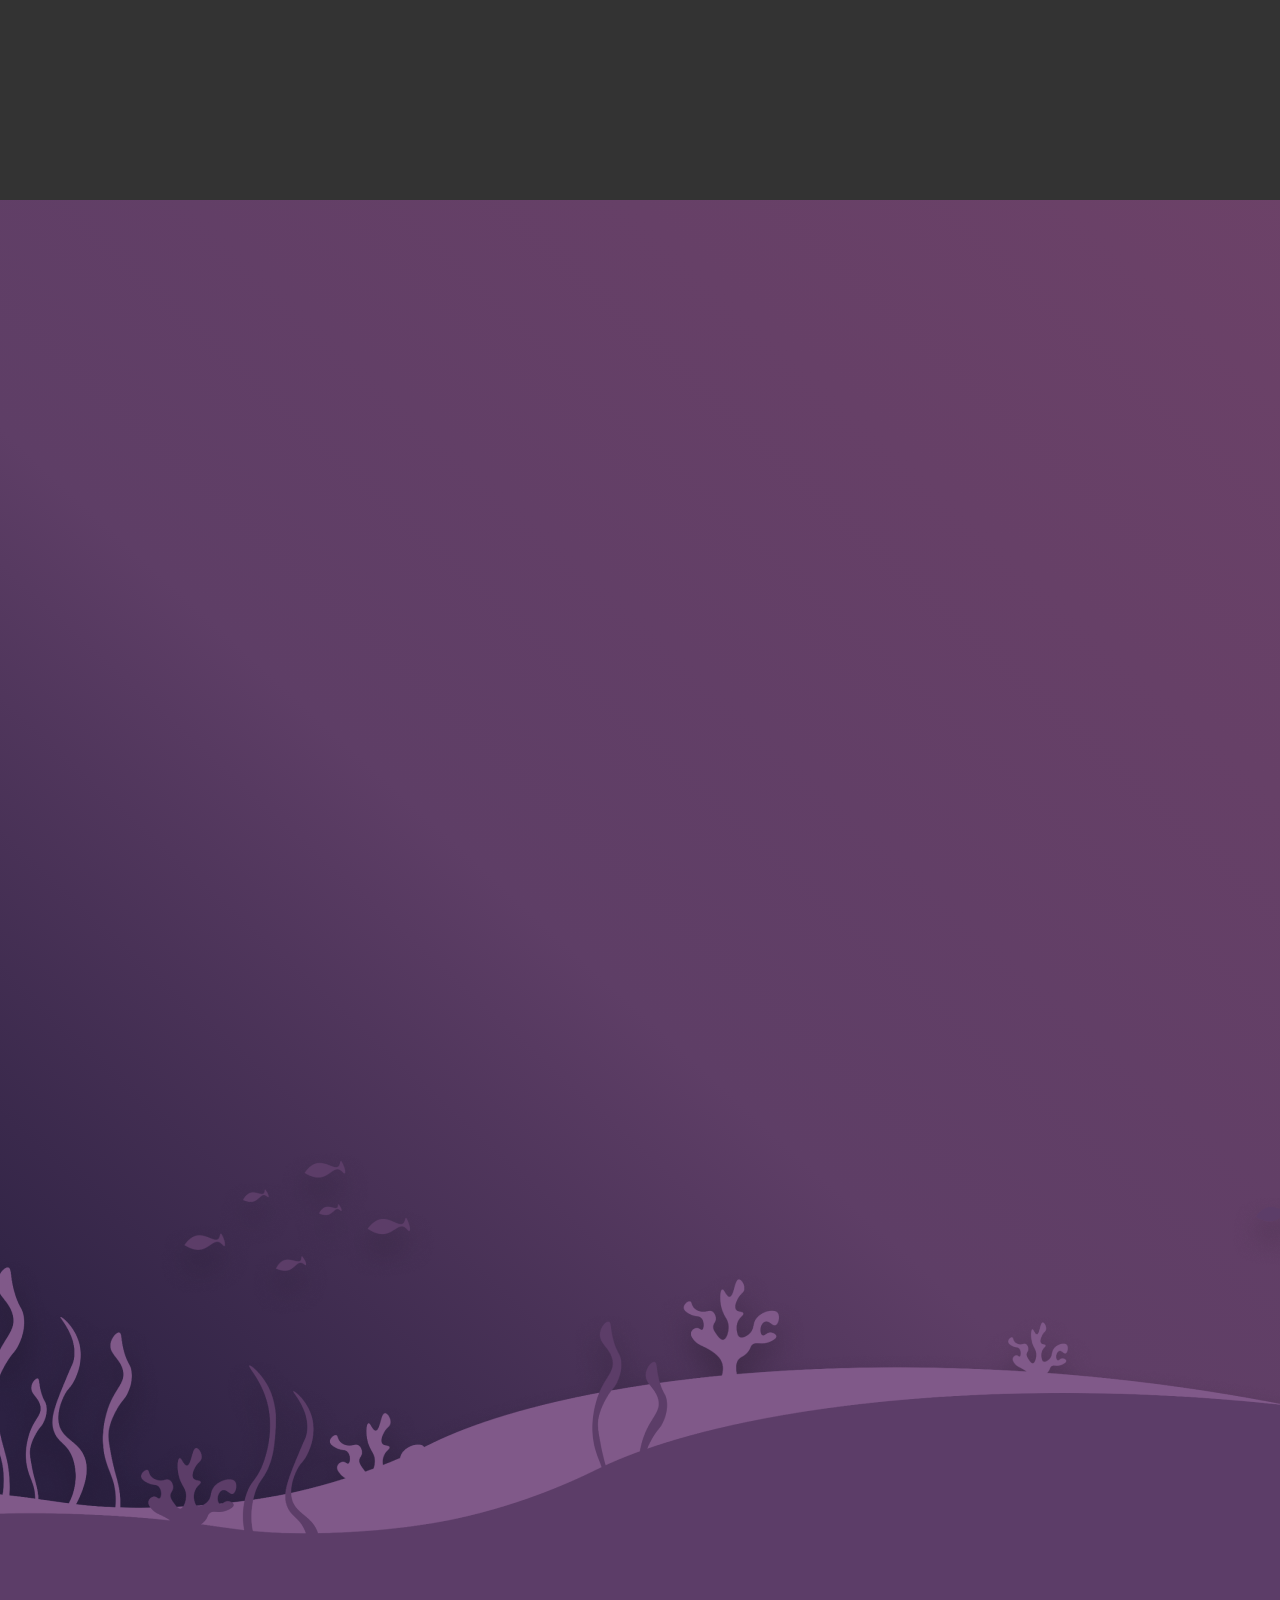
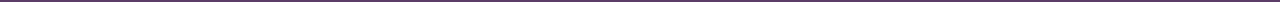
==== commit 2bbf3eb7: "v1.2" ====
--- a/index.html
+++ b/index.html
@@ -15,7 +15,7 @@
         <img src="./images/logo.png" alt="" class="header__logo" width="100px">
         <div class="search-box">
             <div class="search-top">
-                <input type="text" id="search">
+                <input type="text" id="search" placeholder="Пошук">
                 <button class="search-btn">
                     <img src="./images/search.png" alt="Search Icon" class="search-img"/>
                 </button>
@@ -45,7 +45,7 @@
             <img src="./images/buble.png" alt="" class="instruction__decoration" >
             <img src="./images/buble.png" alt="" class="instruction__decoration" >
             <img src="./images/diver_top.png" alt="" class="diver" data-aos="fade-left">
-            <div class="instruction__block" id="instrustion">
+            <div class="instruction__block" id="instruction">
                 
                     <div class="instruction__box" data-aos="zoom-in">
                         <p class="instruction__box-number">01</p>
@@ -72,21 +72,21 @@
             </div>
             <img src="./images/diver.png" alt="" class="diver_btm" data-aos="fade-right">
         </section>
-        <section class="video__section" id="video">
+        <section class="video__section" >
             <h2 class="video__title">Подивіться відео <br>як працює віджет</h2>
-            <div class="video"></div>
+            <div class="video" id="video"></div>
         </section>
         <section class="price__section">
             <img src="./images/submarine.png" alt="" class="submarine" data-aos="fade-up">
             <div class="price__block" id="price">
 
-                <div class="price__box-free" data-aos="fade-up">
+                <div class="price__box-free" data-aos="fade-up" id="free">
                     <p class="box-free-title">Безкоштовно</p>
                     <p class="box-free-price">0₴</p>
                     <p class="box-free-info">Тестова версія на 14 днів та 20 ₴ на балансі для перевірки якості зв'язку</p>
                     <button class="box-free-btn">Спробувати</button>
                 </div>
-                <div class="price__box-paid" data-aos="fade-up">
+                <div class="price__box-paid" data-aos="fade-up" id="paid">
                     <p class="box-paid-title">При оплаті на
                         1 рік від 199₴</p>
                     <p class="box-paid-info">Платіть тільки за наш сервіс, зв'язок оплачується за мінімальною ціною 4 ₴. за хвилину.</p>
